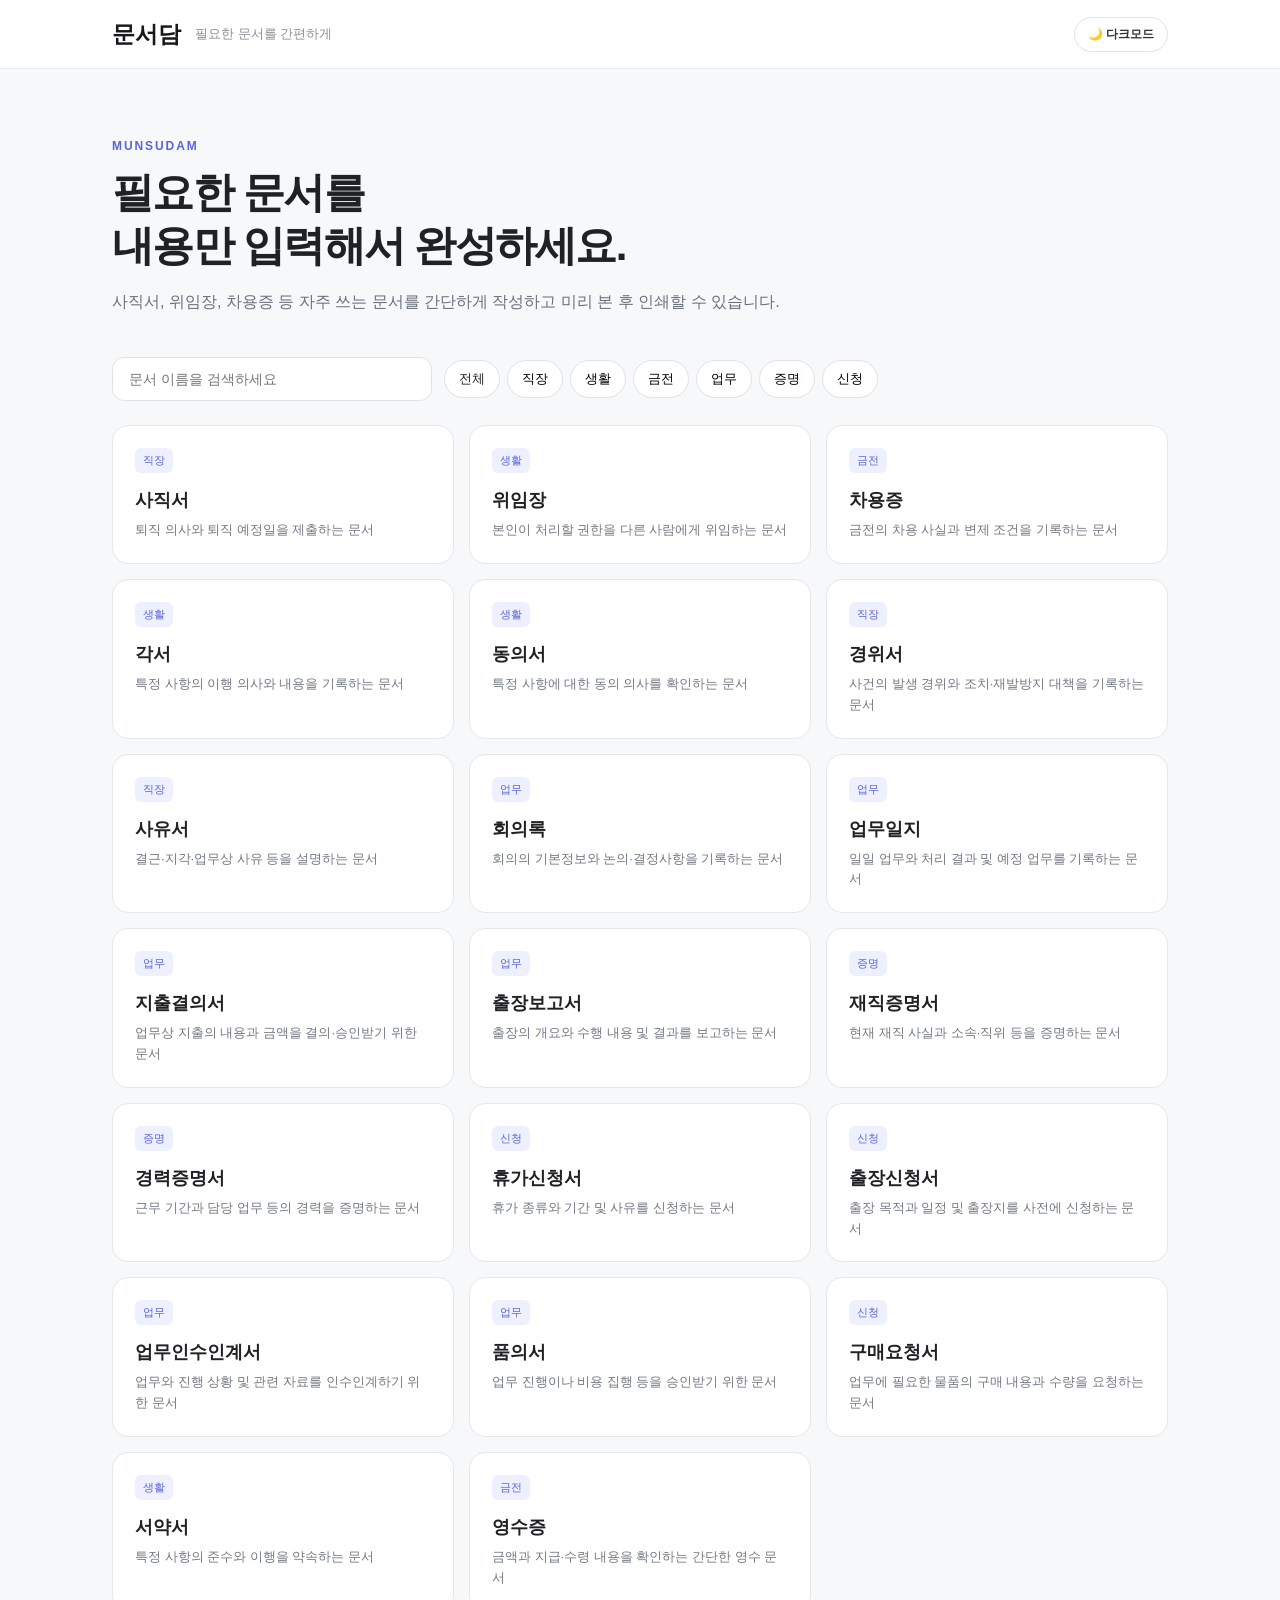
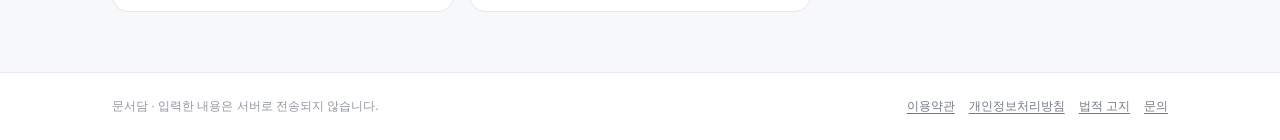
==== index.html @ ee6d929d "Replace Yandex ad integration with AdSense auto ads" ====
<!doctype html>
<html lang="ko">
<head>
<meta charset="UTF-8">
<meta name="viewport" content="width=device-width,initial-scale=1">
<meta name="robots" content="index,follow">
<meta name="google-site-verification" content="hAHkcvWFhoATFOdphua3yECySUCnJXT2IC9gfm0cYew" />
<meta name="naver-site-verification" content="61375bac804bb3dd9c718bdac28cc4446628a45f" />
<link rel="canonical" href="https://munsudam.tcflick.com/">
<meta name="theme-color" content="#ffffff">
<meta name="description" content="문서담 - 필요한 문서를 선택하고 내용만 입력하면 바로 완성하는 문서 양식 서비스">



<meta property="og:type" content="website">
<meta property="og:site_name" content="문서담">
<meta property="og:url" content="https://munsudam.tcflick.com/">
<meta property="og:title" content="문서담 | MUNSUDAM">
<meta property="og:description" content="필요한 문서를 선택하고 작성한 뒤 미리 보고 인쇄할 수 있습니다.">
<meta property="og:image" content="https://munsudam.tcflick.com/og-image.jpg">
<meta property="og:image:width" content="1200">
<meta property="og:image:height" content="630">
<meta name="twitter:card" content="summary_large_image">
<meta name="twitter:title" content="문서담 | MUNSUDAM">
<meta name="twitter:description" content="필요한 문서를 간편하게 작성하고 미리 본 후 인쇄하세요.">
<meta name="twitter:image" content="https://munsudam.tcflick.com/og-image.jpg">
<title>문서담 | 문서 양식 작성</title>
<script type="application/ld+json">{"@context":"https://schema.org","@type":"WebApplication","name":"문서담","alternateName":"MUNSUDAM","url":"https://munsudam.tcflick.com/","description":"필요한 문서를 선택하고 내용을 입력해 문서를 작성한 뒤 미리 보고 인쇄할 수 있는 문서 양식 서비스.","applicationCategory":"BusinessApplication","operatingSystem":"Web","inLanguage":"ko-KR"}</script>
<link rel="stylesheet" href="style.css">
<link rel="icon" type="image/png" href="/%ED%8C%8C%EB%9E%80%20%EB%B0%B0%EA%B2%BD%EC%9D%98%20%EB%AC%B8%EC%84%9C%EC%99%80%20%EA%B9%83%ED%84%B8%20%EC%95%84%EC%9D%B4%EC%BD%98.png">
<link rel="apple-touch-icon" sizes="64x64" href="/%ED%8C%8C%EB%9E%80%20%EB%B0%B0%EA%B2%BD%EC%9D%98%20%EB%AC%B8%EC%84%9C%EC%99%80%20%EA%B9%83%ED%84%B8%20%EC%95%84%EC%9D%B4%EC%BD%98.png">

<script async src="https://pagead2.googlesyndication.com/pagead/js/adsbygoogle.js?client=ca-pub-6943939077344765" crossorigin="anonymous"></script>
</head>
<body>
<header class="header"><div class="wrap nav"><a class="brand" href="#">문서담</a><span class="tag">필요한 문서를 간편하게</span><button id="themeToggle" class="theme-toggle" type="button" aria-label="다크모드 전환">🌙 다크모드</button></div></header>
<main id="main-content" class="wrap">
<section class="hero"><p class="eyebrow">MUNSUDAM</p><h1>필요한 문서를<br><strong>내용만 입력해서 완성하세요.</strong></h1><p>사직서, 위임장, 차용증 등 자주 쓰는 문서를 간단하게 작성하고 미리 본 후 인쇄할 수 있습니다.</p></section>
<section class="toolbar"><input id="search" type="search" placeholder="문서 이름을 검색하세요"><div id="categories" class="categories"></div></section>
<section id="cards" class="cards"></section>
<section id="editor" class="editor hidden"></section>

</main>
<footer><div class="wrap footer-inner"><span>문서담 · 입력한 내용은 서버로 전송되지 않습니다.</span><div class="legal-links"><button type="button" onclick="openLegal('terms')">이용약관</button><button type="button" onclick="openLegal('privacy')">개인정보처리방침</button><button type="button" onclick="openLegal('notice')">법적 고지</button><button type="button" onclick="openLegal('contact')">문의</button></div></div></footer>
<div id="legalModal" class="legal-modal hidden" role="dialog" aria-modal="true" aria-labelledby="legalTitle">
  <div class="legal-backdrop" onclick="closeLegal()"></div>
  <section class="legal-panel">
    <button class="legal-close" type="button" onclick="closeLegal()" aria-label="닫기">×</button>
    <h2 id="legalTitle"></h2>
    <div id="legalContent"></div>
  </section>
</div>
<script src="script.js"></script>
</body>
</html>
---- style.css ----
*{box-sizing:border-box}body{margin:0;font-family:-apple-system,BlinkMacSystemFont,"Noto Sans KR","Segoe UI",sans-serif;color:#202124;background:#f7f8fa}.wrap{max-width:1100px;margin:auto;padding:0 22px}.header{background:#fff;border-bottom:1px solid #e9eaee}.nav{height:68px;display:flex;align-items:center;gap:14px}.brand{font-size:23px;font-weight:800;color:#17181a;text-decoration:none}.tag{font-size:13px;color:#8a8f98}.theme-toggle{margin-left:auto;border:1px solid #dfe2e7;background:#fff;color:#30343a;border-radius:999px;padding:8px 13px;font-size:12px;font-weight:700;cursor:pointer}.hero{padding:70px 0 42px}.eyebrow{font-size:12px;font-weight:800;letter-spacing:.16em;color:#5965d8;margin:0 0 14px}.hero h1{font-size:42px;line-height:1.25;margin:0 0 16px;letter-spacing:-.04em}.hero h1 strong{font-weight:800}.hero p:not(.eyebrow){color:#69707c;line-height:1.7;margin:0}.toolbar{display:flex;gap:12px;align-items:center;margin-bottom:24px;flex-wrap:wrap}#search{width:320px;padding:13px 16px;border:1px solid #dfe2e7;border-radius:12px;background:#fff;font-size:14px;outline:none}.categories{display:flex;gap:7px;flex-wrap:wrap}.cat{border:1px solid #dfe2e7;background:#fff;border-radius:999px;padding:9px 14px;cursor:pointer;font-size:13px}.cat.active,.cat.active:hover{background:#fff;color:#202124;border-color:#dfe2e7}.dark .cat.active,.dark .cat.active:hover{background:#1c2027;color:#eef1f6;border-color:#353b46}.cards{display:grid;grid-template-columns:repeat(3,1fr);gap:15px;padding-bottom:60px}.card{background:#fff;border:1px solid #e5e7eb;border-radius:16px;padding:22px;cursor:pointer;transition:.15s}.card:hover{transform:translateY(-2px);box-shadow:0 8px 24px #0000000b}.card h2{font-size:18px;margin:0 0 8px}.card p{font-size:13px;color:#737983;margin:0;line-height:1.6}.badge{display:inline-block;font-size:11px;color:#5965d8;background:#eef0ff;padding:5px 8px;border-radius:6px;margin-bottom:15px}.editor{background:#fff;border:1px solid #e3e5e9;border-radius:18px;padding:28px;margin-bottom:60px}.editor h2{margin:0 0 5px;font-size:25px}.editor .desc{color:#777;font-size:13px;margin-bottom:24px}.formgrid{display:grid;grid-template-columns:1fr 1fr;gap:16px}.field label{display:block;font-size:13px;font-weight:700;margin-bottom:7px}.field input,.field textarea{width:100%;padding:12px;font-size:16px;border:1px solid #dfe2e7;border-radius:9px;font:inherit}.field textarea{min-height:100px;resize:vertical}.full{grid-column:1/-1}.actions{display:flex;gap:9px;margin-top:24px}.btn{border:0;border-radius:9px;padding:12px 18px;font-weight:700;cursor:pointer}.primary{background:#202124;color:white}.secondary{background:#eef0f2;color:#30343a}.hidden{display:none}footer{background:#fff;border-top:1px solid #e9eaee;color:#9297a0;font-size:12px;padding:25px 0}.footer-inner{display:flex;align-items:center;justify-content:space-between;gap:20px}.legal-links{display:flex;gap:14px}.legal-links button{border:0;background:none;padding:0;color:#737983;font:inherit;cursor:pointer;text-decoration:underline;text-underline-offset:3px}.legal-modal{position:fixed;inset:0;z-index:1000}.legal-backdrop{position:absolute;inset:0;background:#0008}.legal-panel{position:relative;width:min(720px,calc(100% - 32px));max-height:80vh;overflow:auto;margin:10vh auto;background:#fff;border-radius:18px;padding:32px;color:#202124;box-shadow:0 20px 60px #0005}.legal-panel h2{margin:0 0 22px;font-size:24px}.legal-panel h3{font-size:16px;margin:22px 0 8px}.legal-panel p,.legal-panel li{font-size:13px;line-height:1.8;color:#555}.legal-date{font-size:12px!important;color:#8a8f98!important}.legal-contact{display:inline-block;margin-top:8px;font-weight:700;color:#5965d8;text-decoration:none}.modal-open{overflow:hidden}.legal-panel ul{padding-left:20px}.legal-close{position:absolute;right:18px;top:14px;border:0;background:none;font-size:28px;cursor:pointer;color:#666}@media(max-width:700px) and (hover:none) and (pointer:coarse){.wrap{padding:0 16px}.nav{height:60px}.brand{font-size:20px}.tag{font-size:12px}.theme-toggle{padding:7px 10px}.hero{padding:45px 0 30px}.hero h1{font-size:32px}.hero p:not(.eyebrow){font-size:14px}.toolbar{gap:9px}.cards{grid-template-columns:1fr;gap:11px}.card{padding:18px}.formgrid{grid-template-columns:1fr;gap:13px}.full{grid-column:auto}#search{width:100%}.editor{padding:20px 16px;border-radius:14px}.actions{flex-direction:column}.btn{width:100%;min-height:46px}.footer-inner{align-items:flex-start;flex-direction:column}.legal-links{flex-wrap:wrap;gap:10px 14px}}body.dark{color:#eef1f6;background:#111318}.dark .header,.dark .editor,.dark footer{background:#181b21;border-color:#2b3039}.dark .brand{color:#f4f6fa}.dark .tag,.dark .hero p:not(.eyebrow),.dark .card p,.dark .editor .desc,.dark footer{color:#aeb5c0}.dark .hero h1{color:#f4f6fa}.dark #search,.dark .cat,.dark .card,.dark .field input,.dark .field textarea,.dark .theme-toggle{background:#1c2027;color:#eef1f6;border-color:#353b46}.dark #search::placeholder,.dark .field input::placeholder,.dark .field textarea::placeholder{color:#7f8794}.dark .primary{background:#f1f3f7;color:#15171b;border-color:#f1f3f7}.dark .card{border-color:#303640}.dark .badge{background:#252946;color:#9ca8ff}.dark .secondary{background:#2a2f38;color:#eef1f6}.dark .legal-panel{background:#181b21;color:#eef1f6}.dark .legal-panel p,.dark .legal-panel li{color:#b9c0cb}.dark .legal-links button{color:#aeb5c0}.dark .legal-contact{color:#9ca8ff}.dark .legal-close{color:#d5d9e0}@media(min-width:701px){html{min-width:1100px}body{min-width:1100px;overflow-x:auto}.wrap{min-width:0;max-width:1100px;margin-left:auto;margin-right:auto}}
/* 광고를 나중에 실제 광고 코드로 교체할 수 있는 공용 영역입니다. */
.ad-slot{width:100%;min-height:90px;margin:0 0 28px;border:1px solid #e5e7eb;border-radius:12px;background:#fff;display:flex;align-items:center;justify-content:center;color:#a0a5ad;font-size:11px;letter-spacing:.08em}.ad-top{max-width:100%;}.dark .ad-slot{background:#181b21;border-color:#303640;color:#7f8794}@media(max-width:700px) and (hover:none) and (pointer:coarse){.ad-slot{min-height:70px;margin-bottom:20px;border-radius:10px}}
/* 작성 화면에서 문서 목록으로 돌아가기 버튼을 위한 스타일입니다. */
.editor-back{margin-bottom:18px}
/* 필수 입력 항목을 시각적으로 표시합니다. */
.required-mark{color:#d64545;margin-left:3px}
/* 입력 오류 메시지를 강조합니다. */
.form-error{display:none;margin-top:10px;color:#c0392b;font-size:13px;font-weight:700}
.form-error.show{display:block}
.dark .form-error{color:#ff8f8f}

/* 전체 UI의 키보드 접근성과 터치 조작을 보강합니다. */
button:focus-visible,input:focus-visible,textarea:focus-visible,a:focus-visible{outline:3px solid #5965d8;outline-offset:2px}
.empty{grid-column:1/-1;text-align:center;padding:55px 20px;border:1px dashed #d9dde4;border-radius:16px;background:#fff;color:#737983}
.empty strong{display:block;color:#30343a;font-size:16px;margin-bottom:7px}
.empty p{margin:0 0 18px;font-size:13px}
.dark .empty{background:#181b21;border-color:#353b46;color:#aeb5c0}
.dark .empty strong{color:#eef1f6}
@media(max-width:700px) and (hover:none) and (pointer:coarse){
  .cat,.btn,.theme-toggle,.legal-links button{min-height:44px}
  .categories{gap:7px}
  .legal-panel{padding:24px 20px}
}

/* 작성 화면 버튼을 화면 크기에 맞게 배치합니다. */
.actions{display:flex;flex-wrap:wrap;gap:10px}
@media(max-width:700px) and (hover:none) and (pointer:coarse){
  .actions .btn{flex:1 1 100%}
  .cat,.btn,.theme-toggle,.legal-links button{min-height:44px}
}

/* 키보드로 선택한 문서와 입력 필드를 명확하게 표시합니다. */
.card:focus-visible,button:focus-visible{outline:3px solid #6366f1;outline-offset:3px}
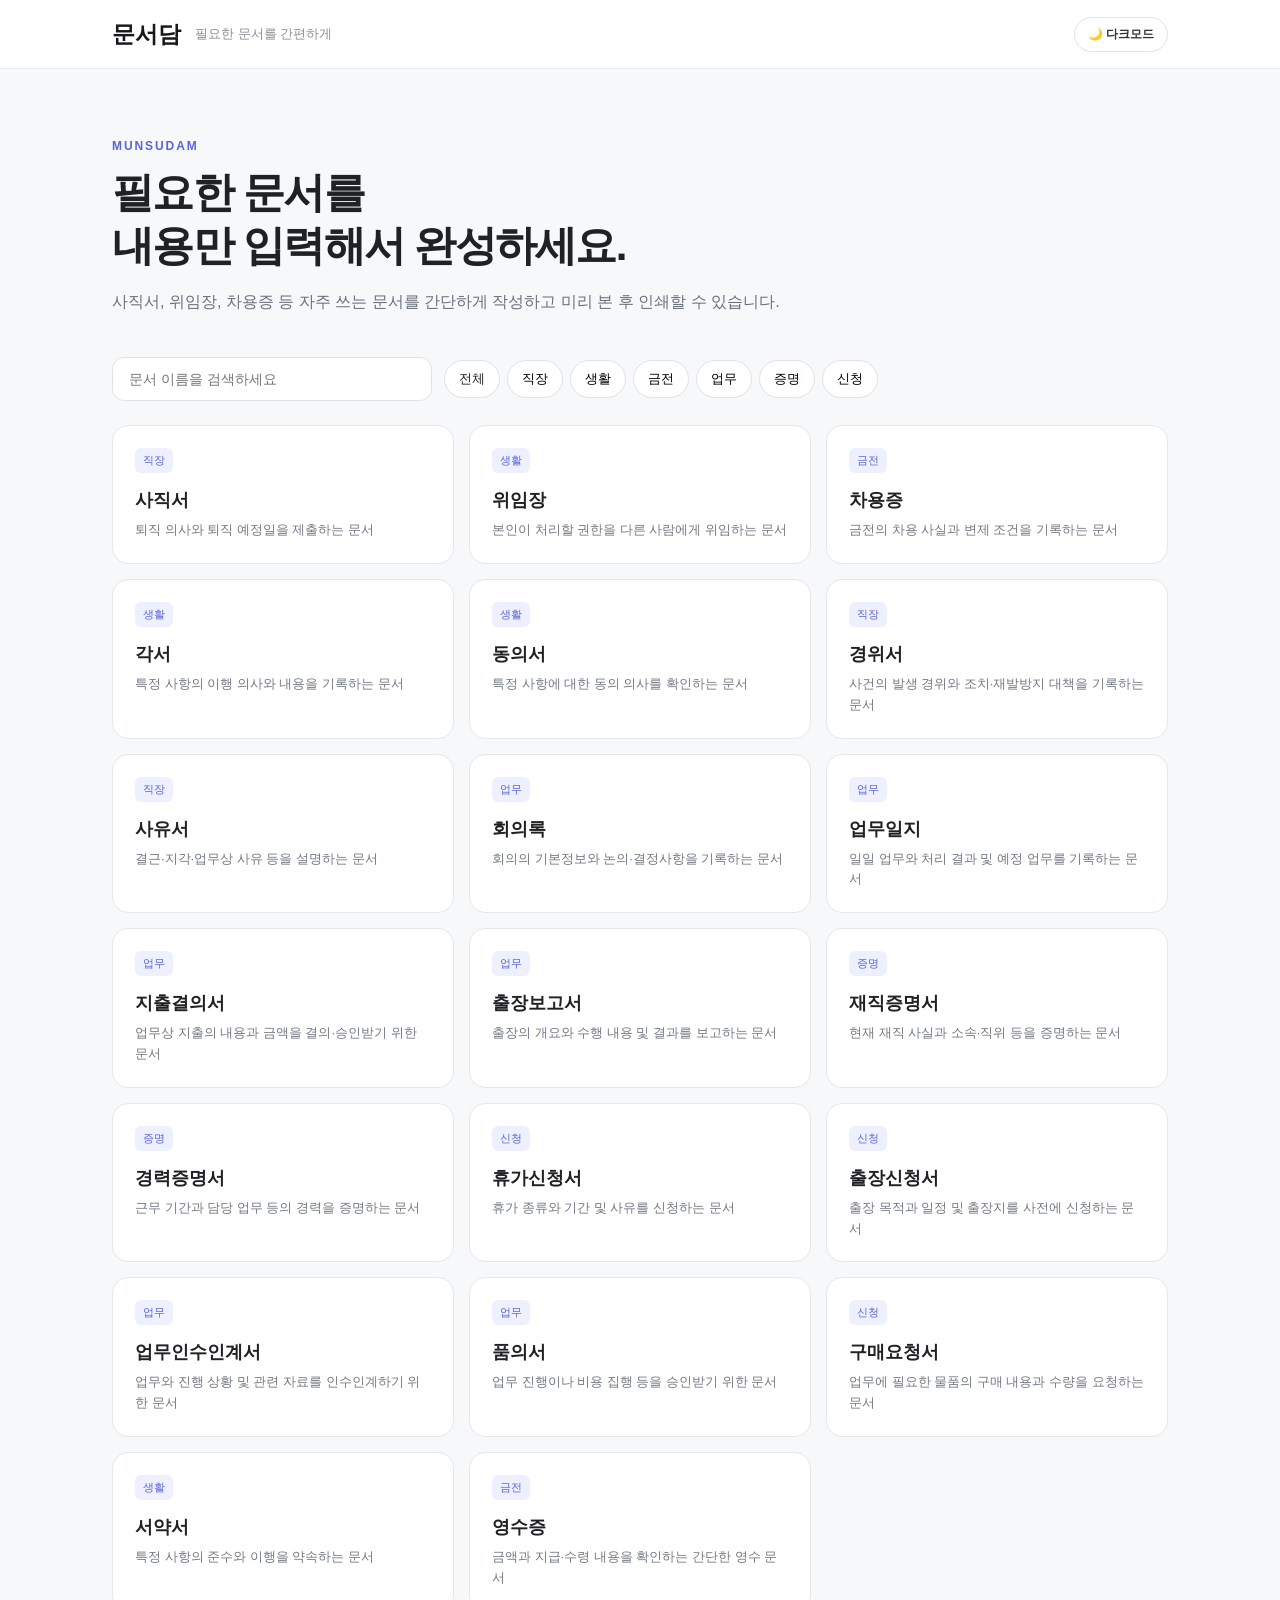
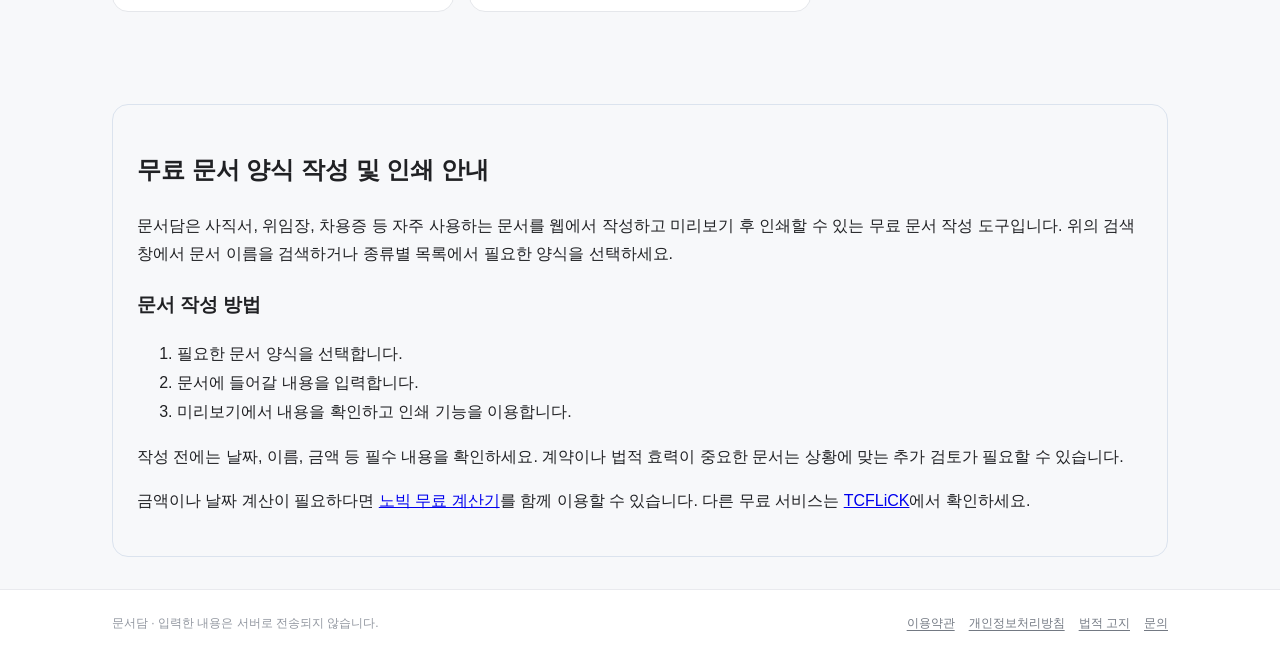
==== commit c9e1949e: "Add useful Korean document guide and contextual internal links for discovery" ====
--- a/index.html
+++ b/index.html
@@ -8,7 +8,7 @@
 <meta name="naver-site-verification" content="61375bac804bb3dd9c718bdac28cc4446628a45f" />
 <link rel="canonical" href="https://munsudam.tcflick.com/">
 <meta name="theme-color" content="#ffffff">
-<meta name="description" content="문서담 - 필요한 문서를 선택하고 내용만 입력하면 바로 완성하는 문서 양식 서비스">
+<meta name="description" content="문서담에서 영수증·견적서·거래명세서 등 필요한 문서 양식을 무료로 작성하고 미리보기와 인쇄까지 간편하게 이용하세요.">
 
 
 
@@ -24,7 +24,7 @@
 <meta name="twitter:title" content="문서담 | MUNSUDAM">
 <meta name="twitter:description" content="필요한 문서를 간편하게 작성하고 미리 본 후 인쇄하세요.">
 <meta name="twitter:image" content="https://munsudam.tcflick.com/og-image.jpg">
-<title>문서담 | 문서 양식 작성</title>
+<title>문서담 | 무료 영수증·견적서·거래명세서 양식 작성 및 인쇄</title>
 <script type="application/ld+json">{"@context":"https://schema.org","@type":"WebApplication","name":"문서담","alternateName":"MUNSUDAM","url":"https://munsudam.tcflick.com/","description":"필요한 문서를 선택하고 내용을 입력해 문서를 작성한 뒤 미리 보고 인쇄할 수 있는 문서 양식 서비스.","applicationCategory":"BusinessApplication","operatingSystem":"Web","inLanguage":"ko-KR"}</script>
 <link rel="stylesheet" href="style.css">
 <link rel="icon" type="image/png" href="/%ED%8C%8C%EB%9E%80%20%EB%B0%B0%EA%B2%BD%EC%9D%98%20%EB%AC%B8%EC%84%9C%EC%99%80%20%EA%B9%83%ED%84%B8%20%EC%95%84%EC%9D%B4%EC%BD%98.png">
@@ -40,6 +40,14 @@
 <section id="cards" class="cards"></section>
 <section id="editor" class="editor hidden"></section>
 
+<section class="seo-guide" aria-labelledby="document-guide-title" style="margin:32px 0;padding:24px;border:1px solid #dbe3ee;border-radius:16px;line-height:1.8">
+<h2 id="document-guide-title">무료 문서 양식 작성 및 인쇄 안내</h2>
+<p>문서담은 사직서, 위임장, 차용증 등 자주 사용하는 문서를 웹에서 작성하고 미리보기 후 인쇄할 수 있는 무료 문서 작성 도구입니다. 위의 검색창에서 문서 이름을 검색하거나 종류별 목록에서 필요한 양식을 선택하세요.</p>
+<h3>문서 작성 방법</h3>
+<ol><li>필요한 문서 양식을 선택합니다.</li><li>문서에 들어갈 내용을 입력합니다.</li><li>미리보기에서 내용을 확인하고 인쇄 기능을 이용합니다.</li></ol>
+<p>작성 전에는 날짜, 이름, 금액 등 필수 내용을 확인하세요. 계약이나 법적 효력이 중요한 문서는 상황에 맞는 추가 검토가 필요할 수 있습니다.</p>
+<p>금액이나 날짜 계산이 필요하다면 <a href="https://noviq.tcflick.com/">노빅 무료 계산기</a>를 함께 이용할 수 있습니다. 다른 무료 서비스는 <a href="https://tcflick.com/">TCFLiCK</a>에서 확인하세요.</p>
+</section>
 </main>
 <footer><div class="wrap footer-inner"><span>문서담 · 입력한 내용은 서버로 전송되지 않습니다.</span><div class="legal-links"><button type="button" onclick="openLegal('terms')">이용약관</button><button type="button" onclick="openLegal('privacy')">개인정보처리방침</button><button type="button" onclick="openLegal('notice')">법적 고지</button><button type="button" onclick="openLegal('contact')">문의</button></div></div></footer>
 <div id="legalModal" class="legal-modal hidden" role="dialog" aria-modal="true" aria-labelledby="legalTitle">
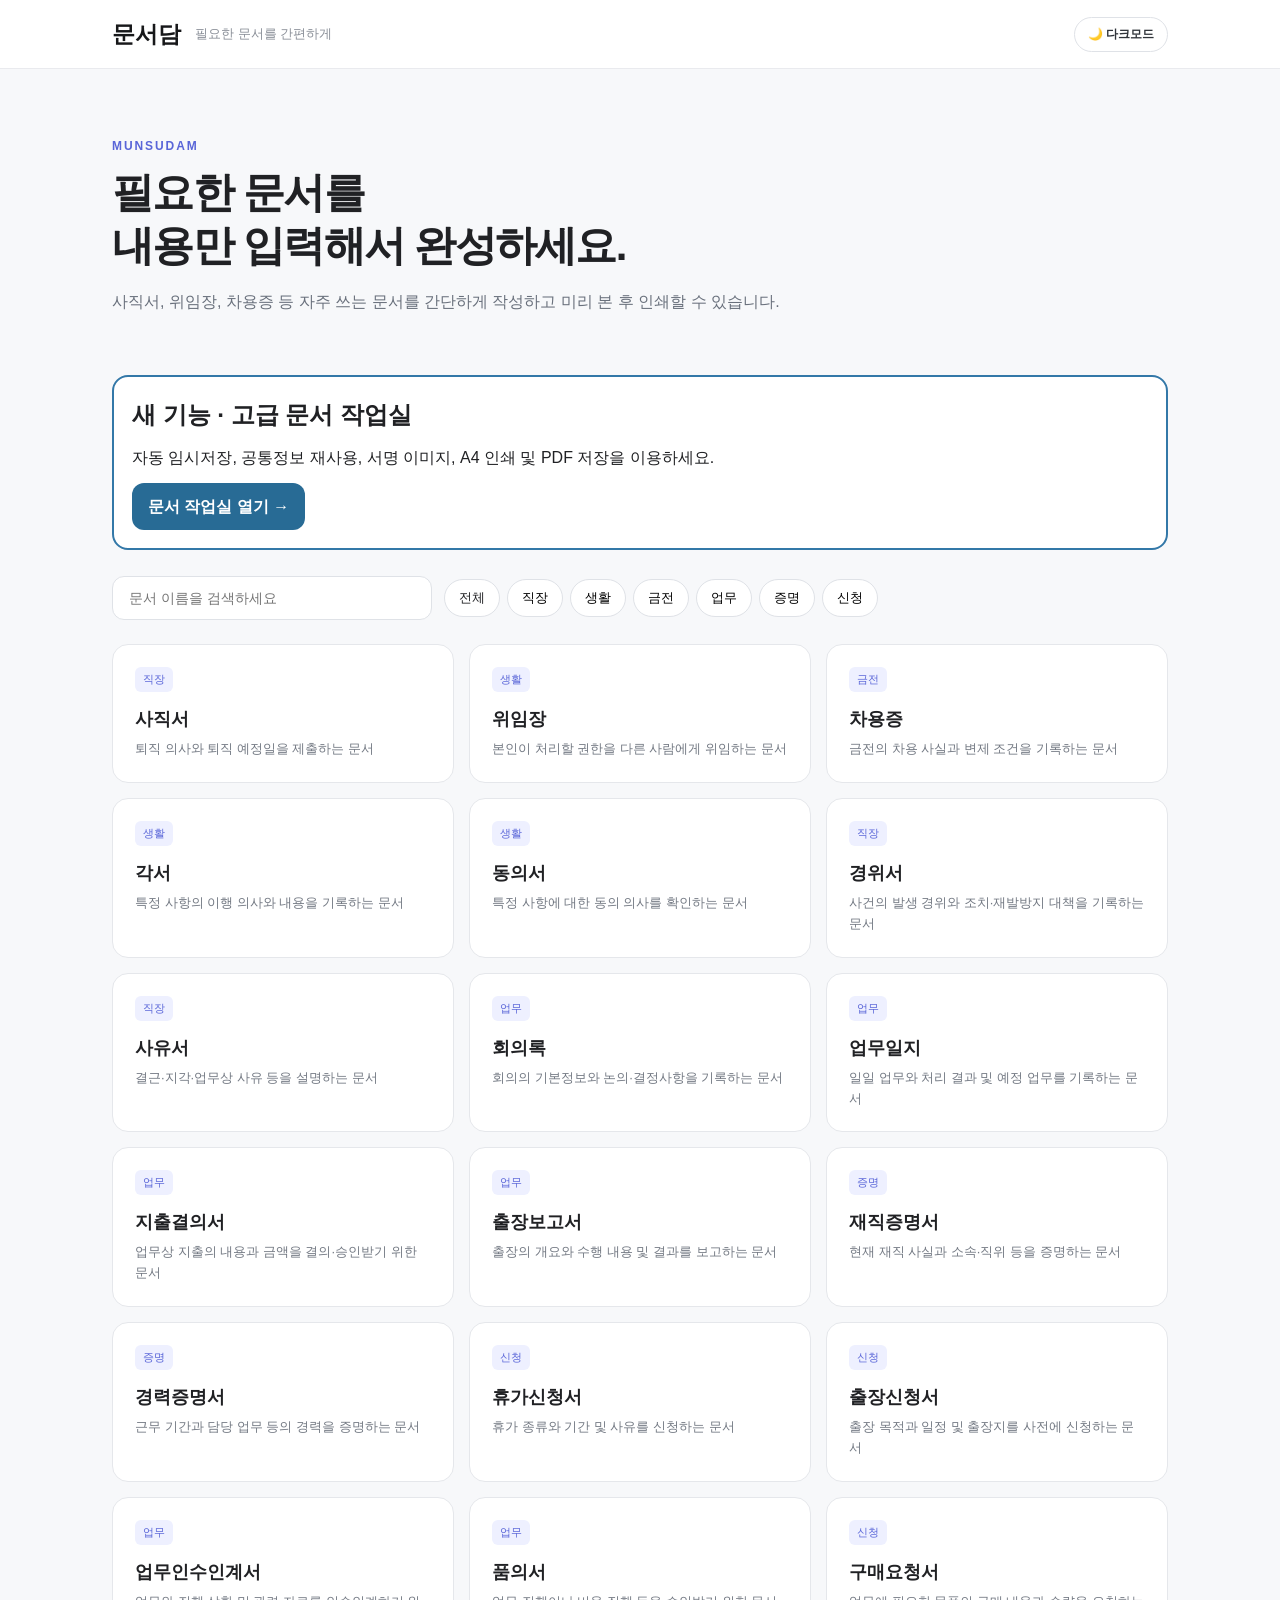
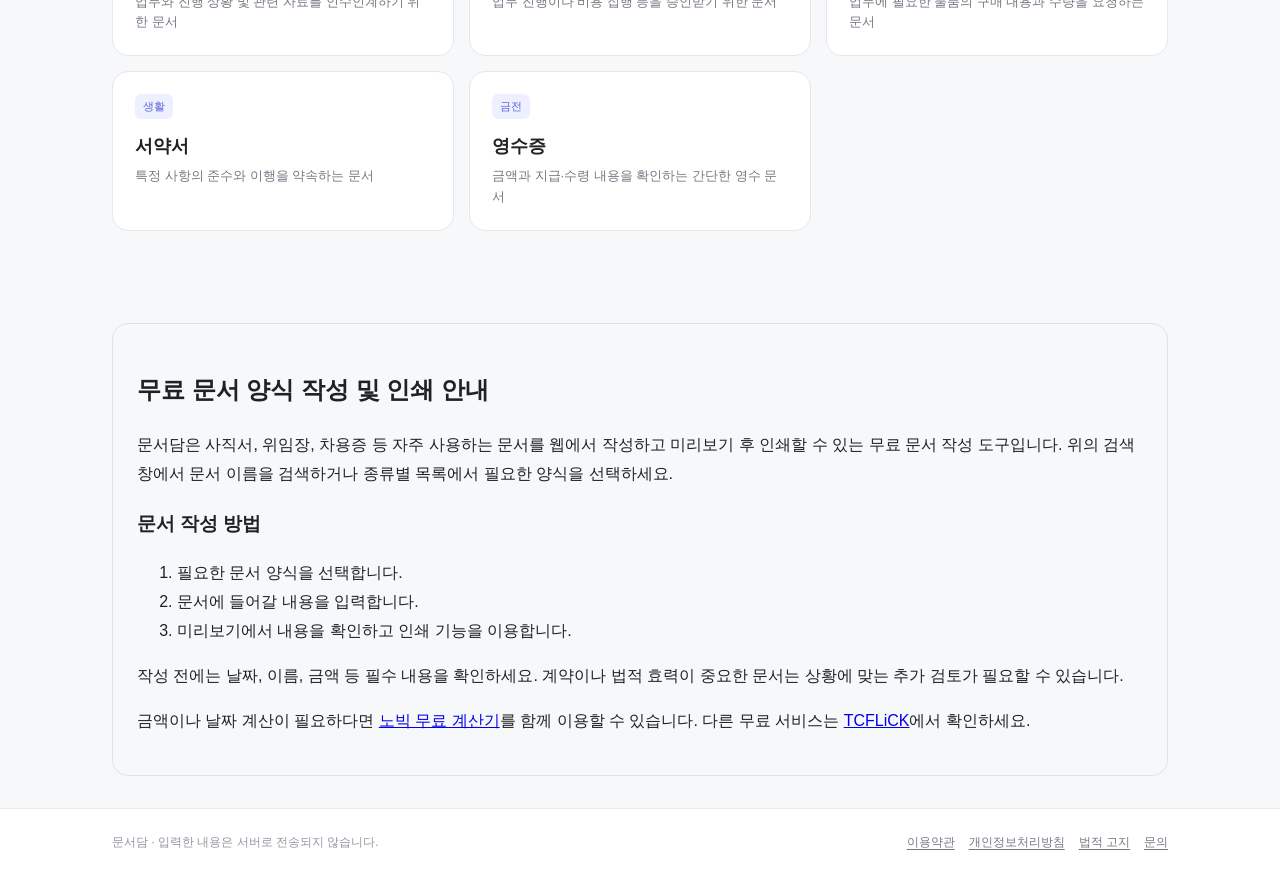
==== commit 11561c5e: "feat: publish enhanced document editor with drafts and A4 PDF on MUNSUDAM" ====
--- a/index.html
+++ b/index.html
@@ -17,13 +17,14 @@
 <meta property="og:url" content="https://munsudam.tcflick.com/">
 <meta property="og:title" content="문서담 | MUNSUDAM">
 <meta property="og:description" content="필요한 문서를 선택하고 작성한 뒤 미리 보고 인쇄할 수 있습니다.">
-<meta property="og:image" content="https://munsudam.tcflick.com/og-image.jpg">
-<meta property="og:image:width" content="1200">
-<meta property="og:image:height" content="630">
+<meta property="og:image:type" content="image/png">
+<meta property="og:image" content="https://munsudam.tcflick.com/og-image-munsudam.png?v=20261024-2">
+<meta property="og:image:width" content="1711">
+<meta property="og:image:height" content="864">
 <meta name="twitter:card" content="summary_large_image">
 <meta name="twitter:title" content="문서담 | MUNSUDAM">
 <meta name="twitter:description" content="필요한 문서를 간편하게 작성하고 미리 본 후 인쇄하세요.">
-<meta name="twitter:image" content="https://munsudam.tcflick.com/og-image.jpg">
+<meta name="twitter:image" content="https://munsudam.tcflick.com/og-image-munsudam.png?v=20261024-2">
 <title>문서담 | 무료 영수증·견적서·거래명세서 양식 작성 및 인쇄</title>
 <script type="application/ld+json">{"@context":"https://schema.org","@type":"WebApplication","name":"문서담","alternateName":"MUNSUDAM","url":"https://munsudam.tcflick.com/","description":"필요한 문서를 선택하고 내용을 입력해 문서를 작성한 뒤 미리 보고 인쇄할 수 있는 문서 양식 서비스.","applicationCategory":"BusinessApplication","operatingSystem":"Web","inLanguage":"ko-KR"}</script>
 <link rel="stylesheet" href="style.css">
@@ -36,7 +37,7 @@
 <header class="header"><div class="wrap nav"><a class="brand" href="#">문서담</a><span class="tag">필요한 문서를 간편하게</span><button id="themeToggle" class="theme-toggle" type="button" aria-label="다크모드 전환">🌙 다크모드</button></div></header>
 <main id="main-content" class="wrap">
 <section class="hero"><p class="eyebrow">MUNSUDAM</p><h1>필요한 문서를<br><strong>내용만 입력해서 완성하세요.</strong></h1><p>사직서, 위임장, 차용증 등 자주 쓰는 문서를 간단하게 작성하고 미리 본 후 인쇄할 수 있습니다.</p></section>
-<section class="toolbar"><input id="search" type="search" placeholder="문서 이름을 검색하세요"><div id="categories" class="categories"></div></section>
+<section aria-label="문서 작성 새 기능" style="margin:18px 0 26px;padding:18px;border:2px solid #3378a8;border-radius:16px;background:var(--card,#fff);line-height:1.7"><h2 style="margin:0 0 8px">새 기능 · 고급 문서 작업실</h2><p style="margin:0 0 12px">자동 임시저장, 공통정보 재사용, 서명 이미지, A4 인쇄 및 PDF 저장을 이용하세요.</p><a href="/workspace.html" style="display:inline-flex;align-items:center;min-height:44px;padding:10px 16px;background:#286b95;color:white;border-radius:12px;font-weight:850;text-decoration:none">문서 작업실 열기 →</a></section><section class="toolbar"><input id="search" type="search" placeholder="문서 이름을 검색하세요"><div id="categories" class="categories"></div></section>
 <section id="cards" class="cards"></section>
 <section id="editor" class="editor hidden"></section>
 
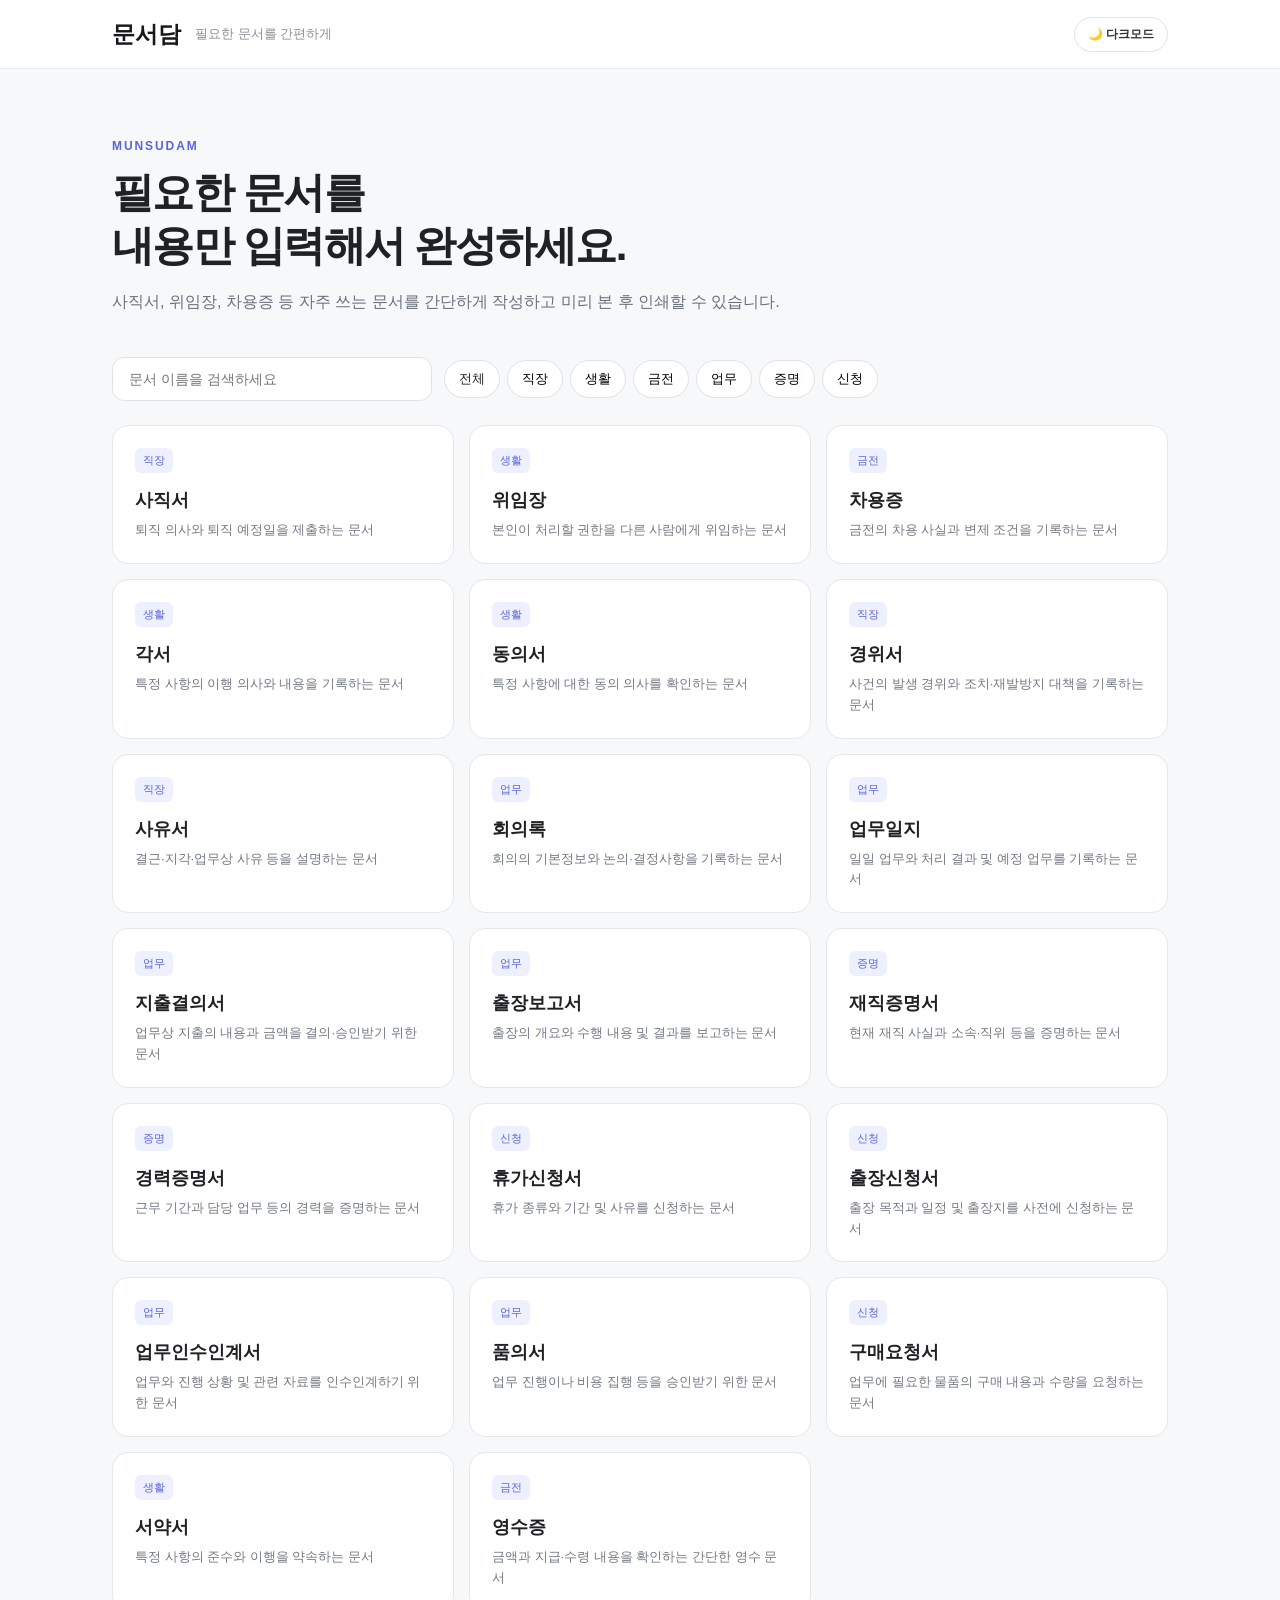
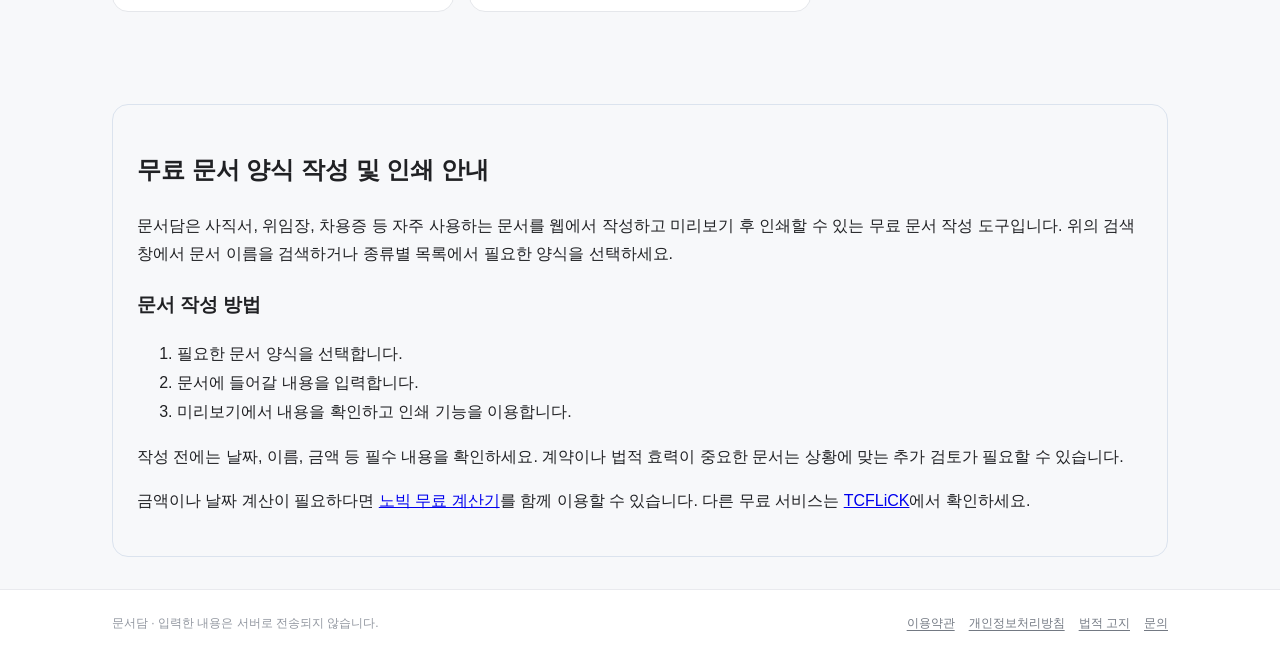
==== commit 81b28ad7: "revert: restore original MUNSUDAM live design and remove preview page" ====
--- a/index.html
+++ b/index.html
@@ -37,7 +37,7 @@
 <header class="header"><div class="wrap nav"><a class="brand" href="#">문서담</a><span class="tag">필요한 문서를 간편하게</span><button id="themeToggle" class="theme-toggle" type="button" aria-label="다크모드 전환">🌙 다크모드</button></div></header>
 <main id="main-content" class="wrap">
 <section class="hero"><p class="eyebrow">MUNSUDAM</p><h1>필요한 문서를<br><strong>내용만 입력해서 완성하세요.</strong></h1><p>사직서, 위임장, 차용증 등 자주 쓰는 문서를 간단하게 작성하고 미리 본 후 인쇄할 수 있습니다.</p></section>
-<section aria-label="문서 작성 새 기능" style="margin:18px 0 26px;padding:18px;border:2px solid #3378a8;border-radius:16px;background:var(--card,#fff);line-height:1.7"><h2 style="margin:0 0 8px">새 기능 · 고급 문서 작업실</h2><p style="margin:0 0 12px">자동 임시저장, 공통정보 재사용, 서명 이미지, A4 인쇄 및 PDF 저장을 이용하세요.</p><a href="/workspace.html" style="display:inline-flex;align-items:center;min-height:44px;padding:10px 16px;background:#286b95;color:white;border-radius:12px;font-weight:850;text-decoration:none">문서 작업실 열기 →</a></section><section class="toolbar"><input id="search" type="search" placeholder="문서 이름을 검색하세요"><div id="categories" class="categories"></div></section>
+<section class="toolbar"><input id="search" type="search" placeholder="문서 이름을 검색하세요"><div id="categories" class="categories"></div></section>
 <section id="cards" class="cards"></section>
 <section id="editor" class="editor hidden"></section>
 
